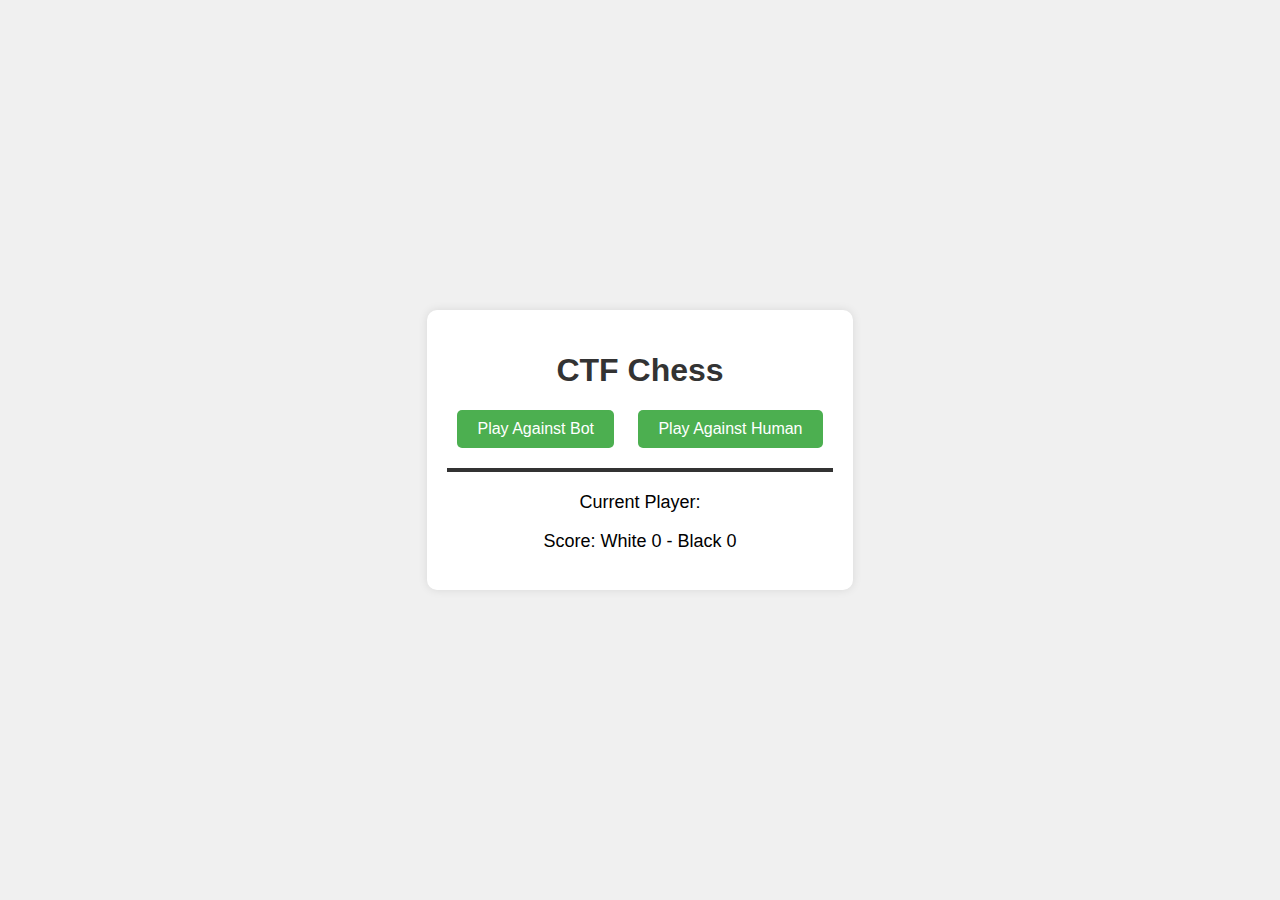
==== index.html @ ca7ed16a "Bot needs to return flag. Flag bugs." ====
<!DOCTYPE html>
<html lang="en">

<head>
    <meta charset="UTF-8">
    <meta http-equiv="Content-Security-Policy" content="default-src 'self'; script-src 'self' 'unsafe-inline'; style-src 'self' 'unsafe-inline'">
    <meta name="viewport" content="width=device-width, initial-scale=1.0">
    <title>CTF Chess Game</title>
    <link rel="stylesheet" href="styles.css">
</head>

<body>
    <div id="game-container">
        <h1>CTF Chess</h1>
        <div id="mode-selection">
            <button id="play-bot">Play Against Bot</button>
            <button id="play-human">Play Against Human</button>
        </div>
        <div id="chessboard"></div>
        <div id="game-info">
            <p>Current Player: <span id="current-player"></span></p>
            <p>Score: White <span id="white-score">0</span> - Black <span id="black-score">0</span></p>
        </div>
        <div id="chat-container" style="display: none;">
            <div id="chat-messages"></div>
            <input type="text" id="chat-input" placeholder="Type a message...">
            <button id="send-chat">Send</button>
        </div>
    </div>
    <script src="ctfchess.js"></script>
    <script src="movecache.js"></script>
    <script src="usermovecache.js"></script>
    <script src="ctfbot.js"></script>
    <script>
        let game, bot;
        const playHumanButton = document.getElementById('play-human');
        const chatContainer = document.getElementById('chat-container');
        const playBotButton = document.getElementById('play-bot');
        playBotButton.addEventListener('click', () => {
            game = new CTFChess();  // Initialize the game
            bot = new CTFBot(game, 'Black');  // Bot plays as Black
            initializeGame('bot');
        });

        function initializeGame(mode) {
            document.getElementById('mode-selection').style.display = 'none';
            game.print_board();
            updateGameInfo();

            // Handle user interactions for making moves
            document.querySelectorAll('#chessboard td').forEach(cell => {
                cell.addEventListener('click', (event) => {
                    const row = parseInt(cell.dataset.row);
                    const col = parseInt(cell.dataset.col);

                    // Log the click to ensure it is being registered
                    console.log('Cell clicked:', row, col);

                    if (!game.selectedPiece) {
                        const selectedPiece = game.board[row][col];
                        if (selectedPiece && selectedPiece.color === game.currentPlayer) {
                            game.selectedPiece = { row, col };
                            console.log('Selected piece:', selectedPiece);
                        }
                    } else {
                        game.moveTo = { row, col };
                        if (game.isValidMove(game.selectedPiece, game.moveTo)) {
                            game.makeMove(game.selectedPiece, game.moveTo);
                            game.print_board();
                            updateGameInfo();

                            // Reset state for the next move
                            game.selectedPiece = null;
                            game.moveTo = null;

                            // If playing against the bot, trigger the bot's move
                            if (game.currentPlayer === 'Black') {
                                setTimeout(() => {
                                    const botMove = bot.makeMove();
                                    game.selectedPiece = botMove.from;
                                    game.moveTo = botMove.to;
                                    game.makeMove(botMove.from, botMove.to);
                                    game.print_board();
                                    updateGameInfo();

                                    // Reset after bot's move
                                    game.selectedPiece = null;
                                    game.moveTo = null;
                                }, 500);
                            }
                        }
                    }
                });
            });
        }



        document.querySelectorAll('#chessboard td').forEach(cell => {
            cell.addEventListener('click', handleCellClick);
        });

        function handleCellClick(event) {
            const cell = event.currentTarget;
            const row = parseInt(cell.dataset.row);
            const col = parseInt(cell.dataset.col);

            console.log('Click registered:', row, col);

            // Handle move logic
            if (!game.selectedPiece) {
                game.selectedPiece = { row, col };
                cell.classList.toggle('active');
            }
            else if (game.selectedPiece.row === row && game.selectedPiece.col === col) {
                game.selectedPiece = null;
                cell.classList.remove('active');
            }
            else {
                game.moveTo = { row, col };
                if (game.isValidMove(game.selectedPiece, game.moveTo)) {
                    game.makeMove(game.selectedPiece, game.moveTo);
                    game.print_board();
                    updateGameInfo();
                    game.selectedPiece = null;
                    game.moveTo = null;

                    // Trigger bot's move if applicable
                    if (game.currentPlayer === 'Black') {
                        setTimeout(() => {
                            const botMove = bot.makeMove();
                            game.selectedPiece = botMove.from;
                            game.moveTo = botMove.to;
                            game.makeMove(botMove.from, botMove.to);
                            game.print_board();
                            updateGameInfo();

                            game.selectedPiece = null;
                            game.moveTo = null;
                            game.currentPlayer = 'White';  // Switch back to user's turn
                        }, 500);
                    }
                }
            }
        }

        function updateGameInfo() {
            document.getElementById('current-player').textContent = game.currentPlayer;
            document.getElementById('white-score').textContent = game.score.White;
            document.getElementById('black-score').textContent = game.score.Black;
        }

        // Add chat functionality for human vs human mode
        document.getElementById('send-chat').addEventListener('click', sendChat);
        function sendChat() {
            const message = document.getElementById('chat-input').value;
            if (message.trim()) {
                const chatMessages = document.getElementById('chat-messages');
                const messageElement = document.createElement('p');
                messageElement.textContent = `${game.currentPlayer}: ${message}`;
                chatMessages.appendChild(messageElement);
                document.getElementById('chat-input').value = '';
            }
        }
    </script>
</body>

</html>
---- styles.css ----
body {
    font-family: Arial, sans-serif;
    display: flex;
    justify-content: center;
    align-items: center;
    height: 100vh;
    margin: 0;
    background-color: #f0f0f0;
}

#game-container {
    text-align: center;
    background-color: white;
    padding: 20px;
    border-radius: 10px;
    box-shadow: 0 0 10px rgba(0,0,0,0.1);
}

h1 {
    color: #333;
}

#mode-selection {
    margin-bottom: 20px;
}

button {
    padding: 10px 20px;
    margin: 0 10px;
    font-size: 16px;
    cursor: pointer;
    background-color: #4CAF50;
    color: white;
    border: none;
    border-radius: 5px;
    transition: background-color 0.3s;
}

button:hover {
    background-color: #45a049;
}

#chessboard {
    margin: 20px auto;
    border: 2px solid #333;
    text-align: center;
    font-size: 24px;
    cursor: pointer;
}

.white {
    width: 50px;
    height: 50px;
    border: 2px solid #333;
    text-align: center;
    font-size: 24px;
    cursor: pointer;
}

#chessboard .beige {
    width: 50px;
    height: 50px;
    text-align: center;
    border: 2px solid #333;
    font-size: 24px;
    cursor: pointer;
    background-color: beige;
}

#chessboard .active {
    border: 2px solid sienna;
}

#game-info {
    margin-top: 20px;
    font-size: 18px;
}

#chat-container {
    margin-top: 20px;
    width: 300px;
    margin-left: auto;
    margin-right: auto;
}

#chat-messages {
    height: 200px;
    overflow-y: auto;
    border: 1px solid #ccc;
    padding: 10px;
    margin-bottom: 10px;
}

#chat-input {
    width: 70%;
    padding: 5px;
}

#send-chat {
    width: 25%;
    padding: 5px;
    background-color: #008CBA;
}

#send-chat:hover {
    background-color: #007B9A;
}
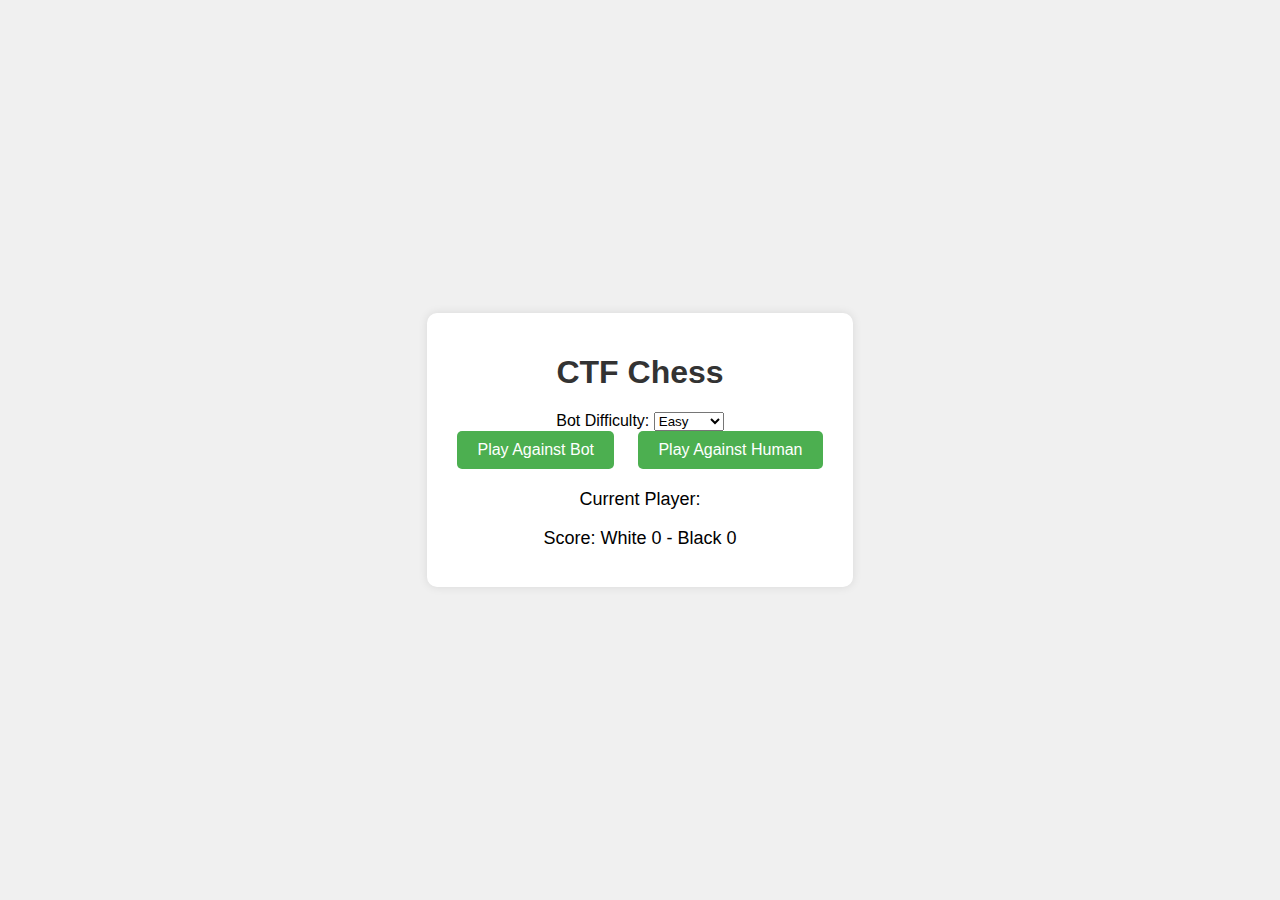
==== commit dea99ef0: "Difficulty now included with combined moves." ====
--- a/index.html
+++ b/index.html
@@ -3,7 +3,8 @@
 
 <head>
     <meta charset="UTF-8">
-    <meta http-equiv="Content-Security-Policy" content="default-src 'self'; script-src 'self' 'unsafe-inline'; style-src 'self' 'unsafe-inline'">
+    <meta http-equiv="Content-Security-Policy"
+        content="default-src 'self'; script-src 'self' 'unsafe-inline'; style-src 'self' 'unsafe-inline'">
     <meta name="viewport" content="width=device-width, initial-scale=1.0">
     <title>CTF Chess Game</title>
     <link rel="stylesheet" href="styles.css">
@@ -12,6 +13,15 @@
 <body>
     <div id="game-container">
         <h1>CTF Chess</h1>
+        <div id="difficulty-selector">
+            <label for="difficulty">Bot Difficulty:</label>
+            <select id="difficulty">
+                <option value="1">Easy</option>
+                <option value="2">Medium</option>
+                <option value="3">Hard</option>
+            </select>
+        </div>
+
         <div id="mode-selection">
             <button id="play-bot">Play Against Bot</button>
             <button id="play-human">Play Against Human</button>
@@ -42,6 +52,13 @@
             initializeGame('bot');
         });
 
+        const difficultySelector = document.getElementById('difficulty');
+        difficultySelector.addEventListener('change', () => {
+            if (bot) {
+                bot.setDifficulty(parseInt(difficultySelector.value));
+            }
+        });
+
         function initializeGame(mode) {
             document.getElementById('mode-selection').style.display = 'none';
             game.print_board();
@@ -77,9 +94,17 @@
                             if (game.currentPlayer === 'Black') {
                                 setTimeout(() => {
                                     const botMove = bot.makeMove();
-                                    game.selectedPiece = botMove.from;
-                                    game.moveTo = botMove.to;
-                                    game.makeMove(botMove.from, botMove.to);
+                                    if (botMove) {
+                                        game.selectedPiece = { row: botMove.from.row, col: botMove.from.col };
+                                        game.moveTo = { row: botMove.to.row, col: botMove.to.col };
+                                        game.makeMove();
+                                    } else {
+                                        console.log("Bot couldn't make a move");
+                                    }
+                                    // const botMove = bot.makeMove();
+                                    // game.selectedPiece = botMove.from;
+                                    // game.moveTo = botMove.to;
+                                    // game.makeMove(botMove.from, botMove.to);
                                     game.print_board();
                                     updateGameInfo();
 
@@ -129,11 +154,21 @@
                     if (game.currentPlayer === 'Black') {
                         setTimeout(() => {
                             const botMove = bot.makeMove();
-                            game.selectedPiece = botMove.from;
-                            game.moveTo = botMove.to;
-                            game.makeMove(botMove.from, botMove.to);
-                            game.print_board();
-                            updateGameInfo();
+                            // const botMove = bot.makeMove();
+                            if (botMove) {
+                                game.selectedPiece = botMove.from;
+                                game.moveTo = botMove.to;
+                                game.makeMove(botMove.from, botMove.to);
+                                game.print_board();
+                                updateGameInfo();
+                            } else {
+                                console.log("Bot couldn't make a move");
+                            }
+                            // game.selectedPiece = botMove.from;
+                            // game.moveTo = botMove.to;
+                            // game.makeMove(botMove.from, botMove.to);
+                            // game.print_board();
+                            // updateGameInfo();
 
                             game.selectedPiece = null;
                             game.moveTo = null;
--- a/styles.css
+++ b/styles.css
@@ -42,27 +42,27 @@
 
 #chessboard {
     margin: 20px auto;
-    border: 2px solid #333;
+    border: 2px solid rgba(sienna, 0.5);
     text-align: center;
-    font-size: 24px;
+    font-size: 48px;
     cursor: pointer;
 }
 
-.white {
-    width: 50px;
-    height: 50px;
-    border: 2px solid #333;
+#chessboard .white {
+    width: 60px;
+    height: 60px;
+    border: 2px solid rgba(160, 82, 45, 0.25);
     text-align: center;
-    font-size: 24px;
+    font-size: 48px;
     cursor: pointer;
 }
 
 #chessboard .beige {
-    width: 50px;
-    height: 50px;
+    width: 60px;
+    height: 60px;
     text-align: center;
-    border: 2px solid #333;
-    font-size: 24px;
+    border: 2px solid rgba(160, 82, 45, 0.25);
+    font-size: 48px;
     cursor: pointer;
     background-color: beige;
 }
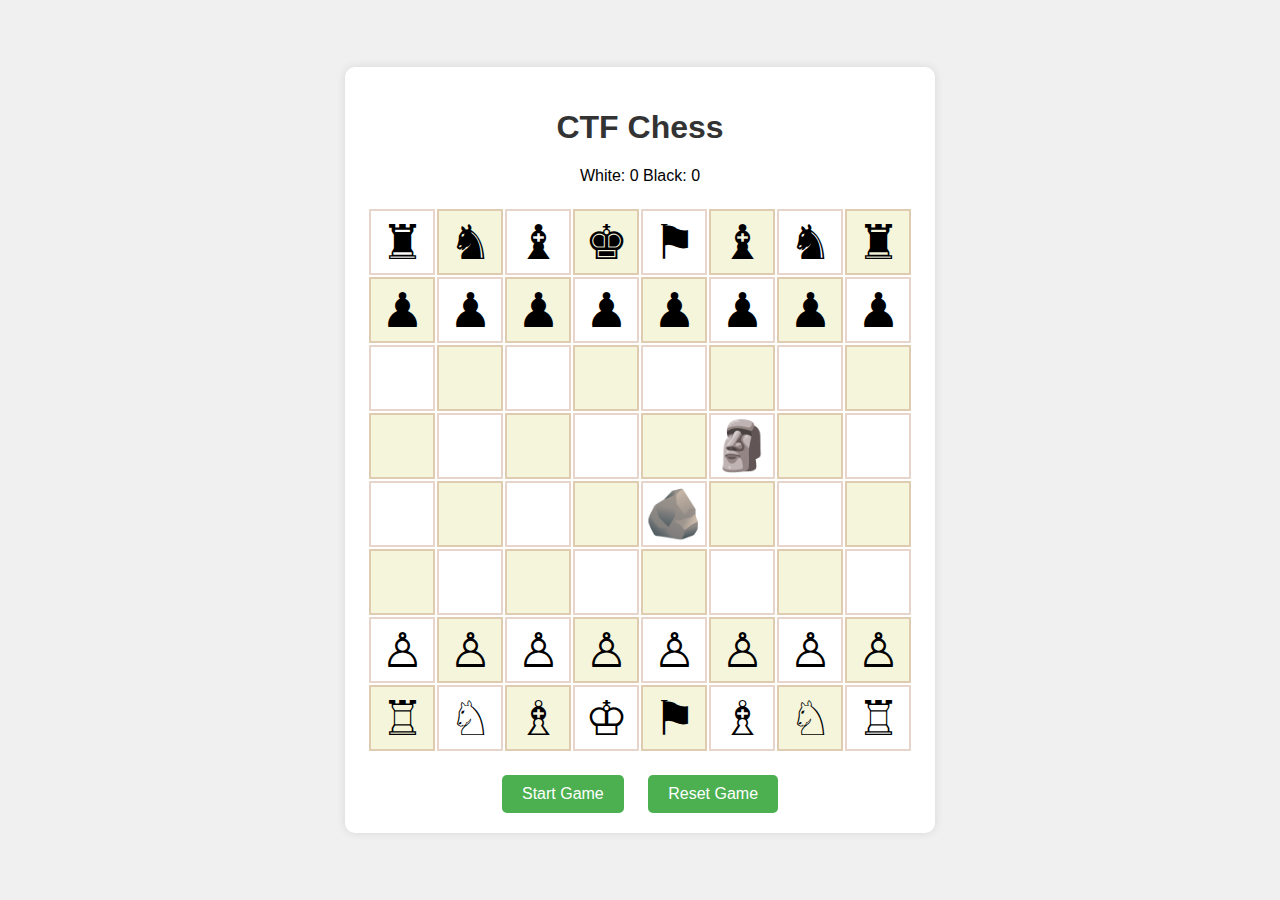
==== commit 22444abd: "CTFBot, Chess, and Index are used (MoveCache too)" ====
--- a/index.html
+++ b/index.html
@@ -3,200 +3,67 @@
 
 <head>
     <meta charset="UTF-8">
-    <meta http-equiv="Content-Security-Policy"
-        content="default-src 'self'; script-src 'self' 'unsafe-inline'; style-src 'self' 'unsafe-inline'">
     <meta name="viewport" content="width=device-width, initial-scale=1.0">
-    <title>CTF Chess Game</title>
+    <title>CTF Chess</title>
     <link rel="stylesheet" href="styles.css">
 </head>
 
 <body>
     <div id="game-container">
         <h1>CTF Chess</h1>
-        <div id="difficulty-selector">
-            <label for="difficulty">Bot Difficulty:</label>
-            <select id="difficulty">
-                <option value="1">Easy</option>
-                <option value="2">Medium</option>
-                <option value="3">Hard</option>
-            </select>
+        <div id="score-display">
+            <span>White: <span id="white-score">0</span></span>
+            <span>Black: <span id="black-score">0</span></span>
         </div>
-
-        <div id="mode-selection">
-            <button id="play-bot">Play Against Bot</button>
-            <button id="play-human">Play Against Human</button>
-        </div>
-        <div id="chessboard"></div>
-        <div id="game-info">
-            <p>Current Player: <span id="current-player"></span></p>
-            <p>Score: White <span id="white-score">0</span> - Black <span id="black-score">0</span></p>
-        </div>
-        <div id="chat-container" style="display: none;">
-            <div id="chat-messages"></div>
-            <input type="text" id="chat-input" placeholder="Type a message...">
-            <button id="send-chat">Send</button>
+        <table id="chessboard"></table>
+        <div id="controls">
+            <button id="start-game">Start Game</button>
+            <button id="reset-game">Reset Game</button>
         </div>
     </div>
-    <script src="ctfchess.js"></script>
+
+    <script src="chess.js"></script>
+    <script src="ctfbot.js"></script>
     <script src="movecache.js"></script>
-    <script src="usermovecache.js"></script>
-    <script src="ctfbot.js"></script>
     <script>
-        let game, bot;
-        const playHumanButton = document.getElementById('play-human');
-        const chatContainer = document.getElementById('chat-container');
-        const playBotButton = document.getElementById('play-bot');
-        playBotButton.addEventListener('click', () => {
-            game = new CTFChess();  // Initialize the game
-            bot = new CTFBot(game, 'Black');  // Bot plays as Black
-            initializeGame('bot');
-        });
-
-        const difficultySelector = document.getElementById('difficulty');
-        difficultySelector.addEventListener('change', () => {
-            if (bot) {
-                bot.setDifficulty(parseInt(difficultySelector.value));
-            }
-        });
-
-        function initializeGame(mode) {
-            document.getElementById('mode-selection').style.display = 'none';
-            game.print_board();
-            updateGameInfo();
-
-            // Handle user interactions for making moves
-            document.querySelectorAll('#chessboard td').forEach(cell => {
-                cell.addEventListener('click', (event) => {
-                    const row = parseInt(cell.dataset.row);
-                    const col = parseInt(cell.dataset.col);
-
-                    // Log the click to ensure it is being registered
-                    console.log('Cell clicked:', row, col);
-
-                    if (!game.selectedPiece) {
-                        const selectedPiece = game.board[row][col];
-                        if (selectedPiece && selectedPiece.color === game.currentPlayer) {
-                            game.selectedPiece = { row, col };
-                            console.log('Selected piece:', selectedPiece);
-                        }
-                    } else {
-                        game.moveTo = { row, col };
-                        if (game.isValidMove(game.selectedPiece, game.moveTo)) {
-                            game.makeMove(game.selectedPiece, game.moveTo);
-                            game.print_board();
-                            updateGameInfo();
-
-                            // Reset state for the next move
-                            game.selectedPiece = null;
-                            game.moveTo = null;
-
-                            // If playing against the bot, trigger the bot's move
-                            if (game.currentPlayer === 'Black') {
-                                setTimeout(() => {
-                                    const botMove = bot.makeMove();
-                                    if (botMove) {
-                                        game.selectedPiece = { row: botMove.from.row, col: botMove.from.col };
-                                        game.moveTo = { row: botMove.to.row, col: botMove.to.col };
-                                        game.makeMove();
-                                    } else {
-                                        console.log("Bot couldn't make a move");
-                                    }
-                                    // const botMove = bot.makeMove();
-                                    // game.selectedPiece = botMove.from;
-                                    // game.moveTo = botMove.to;
-                                    // game.makeMove(botMove.from, botMove.to);
-                                    game.print_board();
-                                    updateGameInfo();
-
-                                    // Reset after bot's move
-                                    game.selectedPiece = null;
-                                    game.moveTo = null;
-                                }, 500);
-                            }
-                        }
-                    }
-                });
-            });
-        }
-
-
-
-        document.querySelectorAll('#chessboard td').forEach(cell => {
-            cell.addEventListener('click', handleCellClick);
-        });
+        const game = new CTFChess();
+        const bot = new CTFBot(game, 'Black', 2);
 
         function handleCellClick(event) {
-            const cell = event.currentTarget;
-            const row = parseInt(cell.dataset.row);
-            const col = parseInt(cell.dataset.col);
+            const row = parseInt(event.target.dataset.row);
+            const col = parseInt(event.target.dataset.col);
+            if (game.validate_move(row, col)) {
+                game.print_board();
+                updateScoreDisplay();
 
-            console.log('Click registered:', row, col);
-
-            // Handle move logic
-            if (!game.selectedPiece) {
-                game.selectedPiece = { row, col };
-                cell.classList.toggle('active');
-            }
-            else if (game.selectedPiece.row === row && game.selectedPiece.col === col) {
-                game.selectedPiece = null;
-                cell.classList.remove('active');
-            }
-            else {
-                game.moveTo = { row, col };
-                if (game.isValidMove(game.selectedPiece, game.moveTo)) {
-                    game.makeMove(game.selectedPiece, game.moveTo);
-                    game.print_board();
-                    updateGameInfo();
-                    game.selectedPiece = null;
-                    game.moveTo = null;
-
-                    // Trigger bot's move if applicable
-                    if (game.currentPlayer === 'Black') {
-                        setTimeout(() => {
-                            const botMove = bot.makeMove();
-                            // const botMove = bot.makeMove();
-                            if (botMove) {
-                                game.selectedPiece = botMove.from;
-                                game.moveTo = botMove.to;
-                                game.makeMove(botMove.from, botMove.to);
-                                game.print_board();
-                                updateGameInfo();
-                            } else {
-                                console.log("Bot couldn't make a move");
-                            }
-                            // game.selectedPiece = botMove.from;
-                            // game.moveTo = botMove.to;
-                            // game.makeMove(botMove.from, botMove.to);
-                            // game.print_board();
-                            // updateGameInfo();
-
-                            game.selectedPiece = null;
-                            game.moveTo = null;
-                            game.currentPlayer = 'White';  // Switch back to user's turn
-                        }, 500);
-                    }
+                if (game.currentPlayer === 'Black') {
+                    setTimeout(() => {
+                        bot.makeMove();
+                        game.print_board();
+                        updateScoreDisplay();
+                    }, 500);
                 }
             }
         }
 
-        function updateGameInfo() {
-            document.getElementById('current-player').textContent = game.currentPlayer;
+        function updateScoreDisplay() {
             document.getElementById('white-score').textContent = game.score.White;
             document.getElementById('black-score').textContent = game.score.Black;
         }
 
-        // Add chat functionality for human vs human mode
-        document.getElementById('send-chat').addEventListener('click', sendChat);
-        function sendChat() {
-            const message = document.getElementById('chat-input').value;
-            if (message.trim()) {
-                const chatMessages = document.getElementById('chat-messages');
-                const messageElement = document.createElement('p');
-                messageElement.textContent = `${game.currentPlayer}: ${message}`;
-                chatMessages.appendChild(messageElement);
-                document.getElementById('chat-input').value = '';
-            }
-        }
+        document.getElementById('start-game').addEventListener('click', () => {
+            game.resetGame();
+            game.print_board();
+            updateScoreDisplay();
+        });
+
+        document.getElementById('reset-game').addEventListener('click', () => {
+            game.resetGame();
+            game.print_board();
+            updateScoreDisplay();
+        });
+
+        game.print_board();
     </script>
 </body>
 
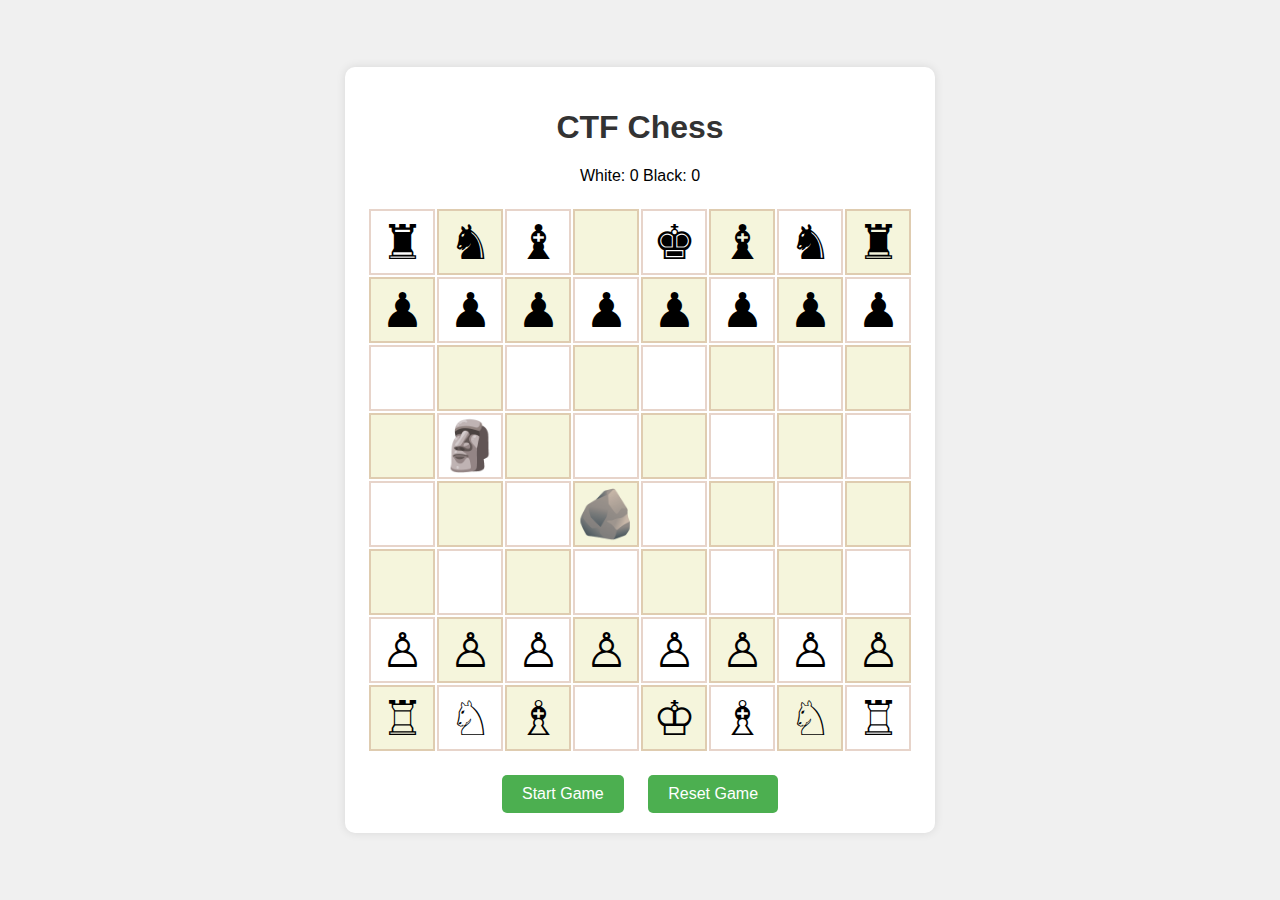
==== commit 4b11a465: "AI" ====
--- a/index.html
+++ b/index.html
@@ -25,9 +25,12 @@
     <script src="chess.js"></script>
     <script src="ctfbot.js"></script>
     <script src="movecache.js"></script>
+    <script src="ctfai.js"></script>
+    
     <script>
         const game = new CTFChess();
-        const bot = new CTFBot(game, 'Black', 2);
+        const ai = new CTFAI(game, 'Black');
+        const bot = new CTFBot(game, 'Black', ai);
 
         function handleCellClick(event) {
             const row = parseInt(event.target.dataset.row);
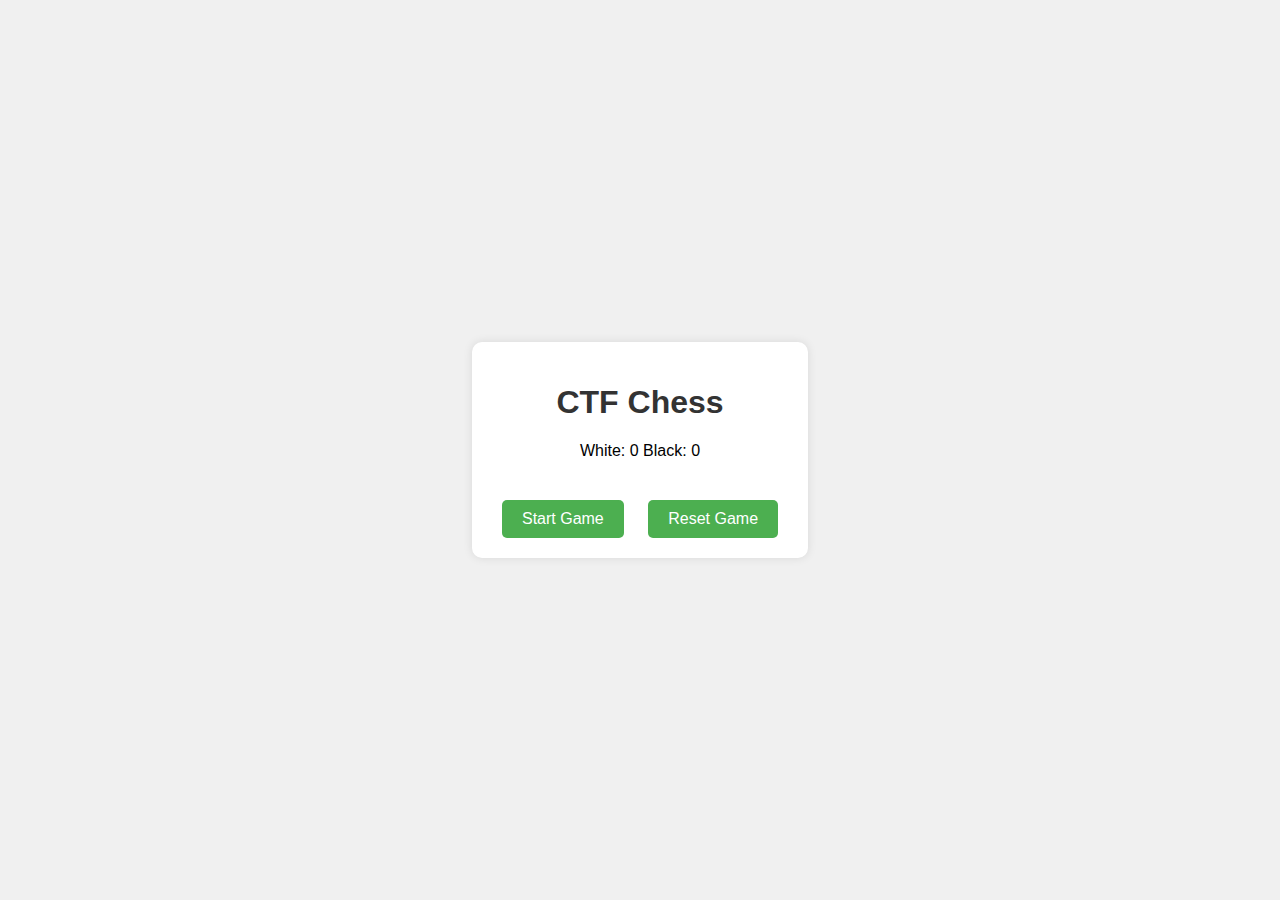
==== commit e3113f02: "AI is getting better" ====
--- a/index.html
+++ b/index.html
@@ -41,7 +41,7 @@
 
                 if (game.currentPlayer === 'Black') {
                     setTimeout(() => {
-                        bot.makeMove();
+                        ai.makeMove();
                         game.print_board();
                         updateScoreDisplay();
                     }, 500);
@@ -66,7 +66,6 @@
             updateScoreDisplay();
         });
 
-        game.print_board();
     </script>
 </body>
 
--- a/styles.css
+++ b/styles.css
@@ -6,6 +6,20 @@
     height: 100vh;
     margin: 0;
     background-color: #f0f0f0;
+}
+
+.glow {
+    box-shadow: 0 0 10px 5px greenyellow;
+    animation: glowing 1.5s infinite alternate;
+}
+
+@keyframes glowing {
+    from {
+        box-shadow: 0 0 10px 5px grey;
+    }
+    to {
+        box-shadow: 0 0 20px 10px greenyellow;
+    }
 }
 
 #game-container {
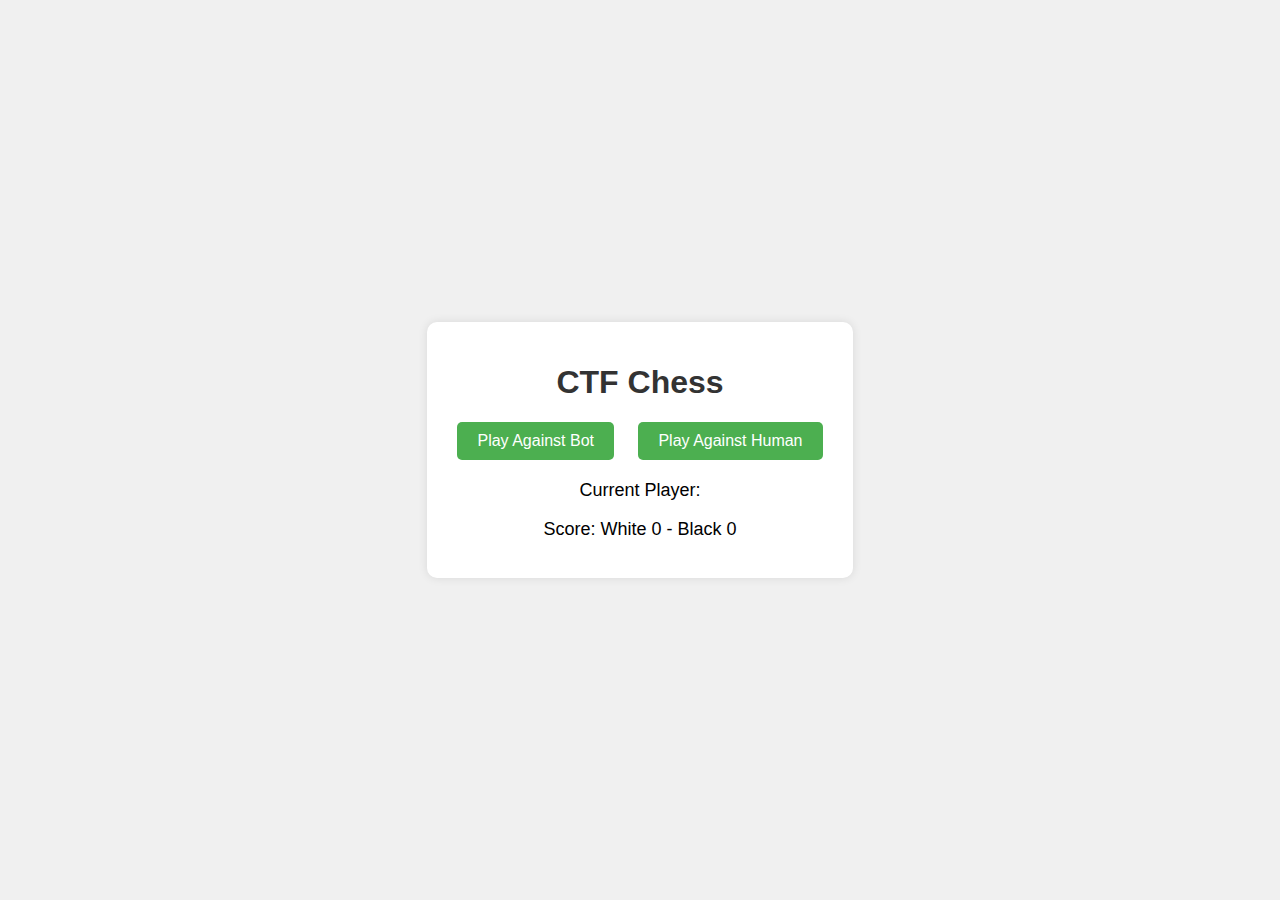
==== commit 0ae3110f: "Giving a little more effort to returning. (LOOK OUT!)" ====
--- a/index.html
+++ b/index.html
@@ -1,72 +1,117 @@
 <!DOCTYPE html>
 <html lang="en">
-
 <head>
     <meta charset="UTF-8">
     <meta name="viewport" content="width=device-width, initial-scale=1.0">
-    <title>CTF Chess</title>
+    <title>CTF Chess Game</title>
     <link rel="stylesheet" href="styles.css">
 </head>
-
 <body>
     <div id="game-container">
         <h1>CTF Chess</h1>
-        <div id="score-display">
-            <span>White: <span id="white-score">0</span></span>
-            <span>Black: <span id="black-score">0</span></span>
+        <div id="mode-selection">
+            <button id="play-bot">Play Against Bot</button>
+            <button id="play-human">Play Against Human</button>
         </div>
-        <table id="chessboard"></table>
-        <div id="controls">
-            <button id="start-game">Start Game</button>
-            <button id="reset-game">Reset Game</button>
+        <div id="chessboard"></div>
+        <div id="game-info">
+            <p>Current Player: <span id="current-player"></span></p>
+            <p>Score: White <span id="white-score">0</span> - Black <span id="black-score">0</span></p>
+        </div>
+        <div id="chat-container" style="display: none;">
+            <div id="chat-messages"></div>
+            <input type="text" id="chat-input" placeholder="Type a message...">
+            <button id="send-chat">Send</button>
         </div>
     </div>
+    <script src="chess.js"></script>
+    <script src="movecache.js"></script>
+    <script src="bot.js"></script>
+    <!-- <script src="ctfai.js"></script> -->
+    <script>
+        let game, bot;
+        const playBotButton = document.getElementById('play-bot');
+        const playHumanButton = document.getElementById('play-human');
+        const chatContainer = document.getElementById('chat-container');
+        let selectedPiece = null;
+        let movingTo = null;
+        playBotButton.addEventListener('click', () => {
+            game = new CTFChess();
+            bot = new CTFAI(game, 'Black');
+            initializeGame('bot');
+        });
 
-    <script src="chess.js"></script>
-    <script src="ctfbot.js"></script>
-    <script src="movecache.js"></script>
-    <script src="ctfai.js"></script>
-    
-    <script>
-        const game = new CTFChess();
-        const ai = new CTFAI(game, 'Black');
-        const bot = new CTFBot(game, 'Black', ai);
+        playHumanButton.addEventListener('click', () => {
+            game = new CTFChess();
+            initializeGame('human');
+            chatContainer.style.display = 'block';
+        });
+
+        function initializeGame(mode) {
+            document.getElementById('mode-selection').style.display = 'none';
+            game.print_board();
+            updateGameInfo();
+
+            const cells = document.querySelectorAll('#chessboard td');
+            cells.forEach(cell => {
+                cell.addEventListener('click', () => {
+                    if (!game.selectedPiece) {
+                        game.selectedPiece = { row: parseInt(cell.dataset.row), col: parseInt(cell.dataset.col) };
+                    }
+                    else if (game.selectedPiece && !game.moveTo) {
+                        game.moveTo = { row: parseInt(cell.dataset.row), col: parseInt(cell.dataset.col) };
+                    }
+                    if (game.selectedPiece && game.moveTo && game.validate_move(cell.dataset.row, cell.dataset.col)) {
+                        game.makeMove();
+                        game.print_board();
+                        updateGameInfo();
+                        if (mode === 'bot' && game.currentPlayer === 'Black') {
+                            setTimeout(() => {
+                                const botMove = bot.makeMove();
+                                game.selectedPiece = { row: botMove.from.row, col: botMove.from.col };
+                                game.moveTo = { row: botMove.to.row, col: botMove.to.col };
+                                game.makeMove();
+                                game.print_board();
+                                updateGameInfo();
+                            }, 500);
+                        }
+                    }
+                });
+            });
+        }
 
         function handleCellClick(event) {
             const row = parseInt(event.target.dataset.row);
             const col = parseInt(event.target.dataset.col);
-            if (game.validate_move(row, col)) {
+            if (selectedPiece === null) {
+                selectedPiece = { row, col };
+                domSelectedPiece = document.querySelector(`[data-row="${row}"][data-col="${col}"]`);
+                domSelectedPiece.classList.toggle('active');
+            } else if (movingTo === null) {
+                movingTo = { row, col };
+            }
+            else {
+                game.makeMove(selectedPiece, movingTo);
                 game.print_board();
-                updateScoreDisplay();
-
+                updateGameInfo();
+                selectedPiece = null;
+                movingTo = null;
+                domSelectedPiece.classList.toggle('active');
                 if (game.currentPlayer === 'Black') {
                     setTimeout(() => {
-                        ai.makeMove();
+                        bot.makeMove();
                         game.print_board();
-                        updateScoreDisplay();
+                        updateGameInfo();
                     }, 500);
                 }
             }
         }
 
-        function updateScoreDisplay() {
-            document.getElementById('white-score').textContent = game.score.White;
-            document.getElementById('black-score').textContent = game.score.Black;
+        function updateGameInfo() {
+            document.getElementById('current-player').textContent = game.currentPlayer;
+            document.getElementById('white-score').textContent = game.score['White'];
+            document.getElementById('black-score').textContent = game.score['Black'];
         }
-
-        document.getElementById('start-game').addEventListener('click', () => {
-            game.resetGame();
-            game.print_board();
-            updateScoreDisplay();
-        });
-
-        document.getElementById('reset-game').addEventListener('click', () => {
-            game.resetGame();
-            game.print_board();
-            updateScoreDisplay();
-        });
-
     </script>
 </body>
-
 </html>